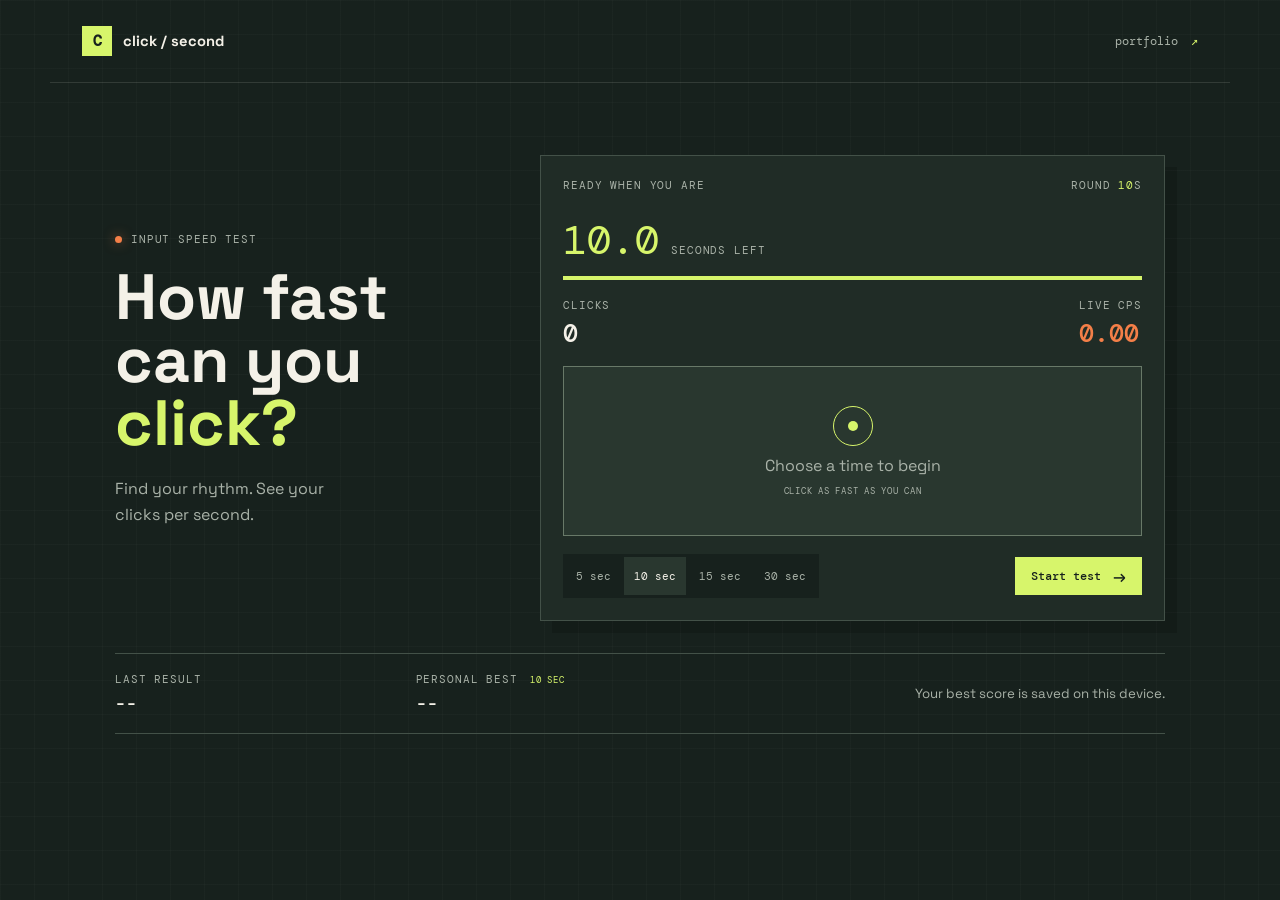
==== cps-test/index.html @ cb1123df "s................................" ====
<!doctype html>
<html lang="en">

<head>
  <meta charset="utf-8">
  <meta name="viewport" content="width=device-width, initial-scale=1">
  <meta name="theme-color" content="#17211d">
  <title>Click / Second</title>
  <link rel="preconnect" href="https://fonts.googleapis.com">
  <link rel="preconnect" href="https://fonts.gstatic.com" crossorigin>
  <link
    href="https://fonts.googleapis.com/css2?family=DM+Mono:wght@400;500&family=Space+Grotesk:wght@400;500;600;700&display=swap"
    rel="stylesheet">
  <link rel="stylesheet" href="styles.css">
</head>

<body>
  <header class="topbar">
    <a class="brand" href="../index.html"><span class="brand-mark">C</span> click / second</a>
    <a class="back-link" href="../index.html">portfolio <span aria-hidden="true">↗</span></a>
  </header>

  <main class="test-layout">
    <section class="test-intro" aria-labelledby="page-title">
      <p class="eyebrow"><span class="live-dot"></span> input speed test</p>
      <h1 id="page-title">How fast<br>can you <em>click?</em></h1>
      <p class="intro-copy">Find your rhythm. See your clicks per second.</p>
    </section>

    <section class="test-console" aria-label="Click speed test">
      <div class="console-topline">
        <span id="testStatus" class="test-status">READY WHEN YOU ARE</span>
        <span class="round-label">ROUND <span id="roundLength">10</span>S</span>
      </div>

      <div class="timer-row" aria-live="polite">
        <span id="timeLeft" class="timer">10.0</span>
        <span class="timer-unit">SECONDS LEFT</span>
      </div>
      <div class="time-track" aria-hidden="true"><span id="timeProgress"></span></div>

      <div class="click-row">
        <div class="click-stat"><span>CLICKS</span><strong id="clickCount">0</strong></div>
        <div class="click-stat click-stat--rate"><span>LIVE CPS</span><strong id="liveCps">0.00</strong></div>
      </div>

      <button id="clickTarget" class="click-target" type="button" disabled>
        <span class="target-ring" aria-hidden="true"><span></span></span>
        <span id="targetLabel">Choose a time to begin</span>
        <span class="target-hint">CLICK AS FAST AS YOU CAN</span>
      </button>

      <div class="console-bottom">
        <div class="duration-control" role="group" aria-label="Test duration">
          <button class="duration-button" type="button" data-seconds="5" aria-pressed="false">5 sec</button>
          <button class="duration-button is-selected" type="button" data-seconds="10" aria-pressed="true">10
            sec</button>
          <button class="duration-button" type="button" data-seconds="15" aria-pressed="false">15 sec</button>
          <button class="duration-button" type="button" data-seconds="30" aria-pressed="false">30 sec</button>
        </div>
        <button id="startButton" class="start-button" type="button">Start test <span
            aria-hidden="true">→</span></button>
      </div>
    </section>

    <section class="result-strip" aria-label="Your records">
      <div class="result-item"><span>LAST RESULT</span><strong id="lastResult">--</strong></div>
      <div class="result-item"><span>PERSONAL BEST <small id="bestDuration">10 SEC</small></span><strong
          id="bestResult">--</strong></div>
      <p id="resultMessage" class="result-message" aria-live="polite">Your best score is saved on this device.</p>
    </section>
  </main>

  <script src="script.js"></script>
</body>

</html>
---- cps-test/styles.css ----
:root {
  color-scheme: dark;
  --page: #17211d;
  --panel: #202c26;
  --panel-light: #29372f;
  --line: #435148;
  --ink: #f4f1e8;
  --muted: #a9b2a8;
  --lime: #d7f56b;
  --orange: #f47f48;
  --mono: "DM Mono", monospace;
  --display: "Space Grotesk", sans-serif;
}

* {
  box-sizing: border-box;
}

body {
  min-width: 320px;
  min-height: 100vh;
  margin: 0;
  color: var(--ink);
  background-color: var(--page);
  background-image: linear-gradient(rgba(244, 241, 232, .025) 1px, transparent 1px),
    linear-gradient(90deg, rgba(244, 241, 232, .025) 1px, transparent 1px);
  background-size: 34px 34px;
  font-family: var(--display);
}

button,
a {
  -webkit-tap-highlight-color: transparent;
}

.topbar {
  display: flex;
  align-items: center;
  justify-content: space-between;
  max-width: 1180px;
  margin: 0 auto;
  padding: 26px 32px;
  border-bottom: 1px solid rgba(244, 241, 232, .12);
}

.brand,
.back-link {
  color: var(--ink);
  text-decoration: none;
}

.brand {
  display: inline-flex;
  align-items: center;
  gap: 11px;
  font-size: .92rem;
  font-weight: 700;
}

.brand-mark {
  display: grid;
  width: 30px;
  aspect-ratio: 1;
  place-items: center;
  background: var(--lime);
  color: var(--page);
  font-family: var(--mono);
}

.back-link {
  color: var(--muted);
  font-family: var(--mono);
  font-size: .78rem;
}

.back-link span {
  padding-left: 5px;
  color: var(--lime);
}

.test-layout {
  display: grid;
  grid-template-columns: minmax(220px, .72fr) minmax(420px, 1.28fr);
  gap: 32px 7%;
  width: min(1050px, calc(100% - 64px));
  margin: 0 auto;
  padding: clamp(44px, 8vh, 88px) 0 54px;
  animation: arrive .55s ease-out both;
}

@keyframes arrive {
  from {
    opacity: 0;
    transform: translateY(12px);
  }

  to {
    opacity: 1;
    transform: translateY(0);
  }
}

.test-intro {
  align-self: center;
  padding-bottom: 16px;
}

.eyebrow,
.console-topline,
.timer-unit,
.click-stat>span,
.target-hint,
.result-item>span {
  font-family: var(--mono);
  font-size: .68rem;
  letter-spacing: .08em;
}

.eyebrow {
  display: flex;
  align-items: center;
  gap: 9px;
  margin: 0 0 20px;
  color: var(--muted);
  text-transform: uppercase;
}

.live-dot {
  width: 7px;
  aspect-ratio: 1;
  border-radius: 50%;
  background: var(--orange);
  box-shadow: 0 0 12px rgba(244, 127, 72, .55);
}

h1 {
  margin: 0;
  font-size: clamp(2.8rem, 5vw, 4.6rem);
  line-height: .98;
}

h1 em {
  color: var(--lime);
  font-style: normal;
}

.intro-copy {
  max-width: 250px;
  margin: 22px 0 0;
  color: var(--muted);
  line-height: 1.6;
}

.test-console {
  min-width: 0;
  padding: 22px;
  border: 1px solid var(--line);
  background: var(--panel);
  box-shadow: 12px 12px 0 rgba(0, 0, 0, .16);
}

.console-topline,
.click-row,
.console-bottom {
  display: flex;
  align-items: center;
  justify-content: space-between;
  gap: 12px;
}

.test-status,
.round-label {
  color: var(--muted);
}

.round-label span {
  color: var(--lime);
}

.timer-row {
  display: flex;
  align-items: baseline;
  gap: 12px;
  margin: 22px 0 10px;
}

.timer {
  min-width: 2.3ch;
  color: var(--lime);
  font-family: var(--mono);
  font-size: 2.5rem;
  font-variant-numeric: tabular-nums;
}

.timer-unit {
  color: var(--muted);
}

.time-track {
  height: 4px;
  overflow: hidden;
  background: #37443c;
}

.time-track span {
  display: block;
  width: 100%;
  height: 100%;
  background: var(--lime);
  transform: scaleX(1);
  transform-origin: left;
}

.click-row {
  padding: 18px 0 16px;
}

.click-stat {
  display: grid;
  gap: 5px;
}

.click-stat>span,
.result-item>span {
  color: var(--muted);
}

.click-stat strong {
  font-family: var(--mono);
  font-size: 1.55rem;
  font-weight: 500;
  font-variant-numeric: tabular-nums;
}

.click-stat--rate strong {
  color: var(--orange);
}

.click-target {
  display: flex;
  width: 100%;
  min-height: 170px;
  flex-direction: column;
  align-items: center;
  justify-content: center;
  gap: 9px;
  border: 1px solid #687968;
  background: var(--panel-light);
  color: var(--ink);
  font: inherit;
  cursor: pointer;
  transition: background-color .12s ease, border-color .12s ease, transform .12s ease;
  touch-action: manipulation;
  user-select: none;
}

.click-target:not(:disabled):hover {
  border-color: var(--lime);
  background: #303f34;
}

.click-target:not(:disabled):active {
  transform: scale(.985);
}

.click-target:disabled {
  color: var(--muted);
  cursor: default;
}

.click-target:focus-visible,
.duration-button:focus-visible,
.start-button:focus-visible {
  outline: 2px solid var(--orange);
  outline-offset: 3px;
}

.target-ring {
  display: grid;
  width: 40px;
  aspect-ratio: 1;
  place-items: center;
  border: 1px solid var(--lime);
  border-radius: 50%;
}

.target-ring span {
  width: 10px;
  aspect-ratio: 1;
  border-radius: 50%;
  background: var(--lime);
}

.click-target:not(:disabled) .target-ring {
  animation: pulse 1s ease-in-out infinite alternate;
}

@keyframes pulse {
  to {
    transform: scale(1.12);
  }
}

.target-hint {
  color: var(--muted);
  font-size: .58rem;
}

.console-bottom {
  flex-wrap: wrap;
  padding-top: 18px;
}

.duration-control {
  display: flex;
  gap: 3px;
  padding: 3px;
  background: #17211d;
}

.duration-button,
.start-button {
  min-height: 38px;
  border: 0;
  font-family: var(--mono);
  cursor: pointer;
}

.duration-button {
  padding: 0 10px;
  background: transparent;
  color: var(--muted);
  font-size: .69rem;
}

.duration-button.is-selected {
  background: var(--panel-light);
  color: var(--ink);
}

.start-button {
  display: inline-flex;
  align-items: center;
  justify-content: center;
  gap: 12px;
  padding: 0 16px;
  background: var(--lime);
  color: var(--page);
  font-size: .74rem;
  font-weight: 500;
}

.start-button span {
  font-family: var(--display);
  font-size: 1rem;
}

.result-strip {
  grid-column: 1 / -1;
  display: grid;
  grid-template-columns: 1fr 1fr 1.6fr;
  align-items: center;
  gap: 20px;
  padding: 18px 0;
  border-top: 1px solid var(--line);
  border-bottom: 1px solid var(--line);
}

.result-item {
  display: grid;
  gap: 7px;
}

.result-item>span small {
  margin-left: 4px;
  color: var(--lime);
  font-size: .58rem;
}

.result-item strong {
  font-family: var(--mono);
  font-size: 1.1rem;
  font-weight: 500;
  font-variant-numeric: tabular-nums;
}

.result-message {
  justify-self: end;
  margin: 0;
  color: var(--muted);
  font-size: .83rem;
  text-align: right;
}

@media (max-width: 760px) {
  .topbar {
    padding: 18px 20px;
  }

  .test-layout {
    grid-template-columns: 1fr;
    gap: 30px;
    width: min(520px, calc(100% - 40px));
    padding-top: 42px;
  }

  .test-intro {
    padding: 0;
  }

  h1 {
    font-size: clamp(2.8rem, 12vw, 4rem);
  }

  .intro-copy {
    margin-top: 14px;
  }

  .result-strip {
    grid-template-columns: 1fr 1fr;
  }

  .result-message {
    grid-column: 1 / -1;
    justify-self: start;
    text-align: left;
  }
}

@media (max-width: 420px) {
  .test-console {
    padding: 16px;
  }

  .console-bottom {
    align-items: stretch;
  }

  .duration-control {
    width: 100%;
    justify-content: space-between;
  }

  .duration-button {
    flex: 1;
    padding: 0 5px;
  }

  .start-button {
    width: 100%;
  }
}

@media (prefers-reduced-motion: reduce) {

  *,
  *::before,
  *::after {
    animation-duration: .01ms !important;
    animation-iteration-count: 1 !important;
    scroll-behavior: auto !important;
    transition-duration: .01ms !important;
  }
}
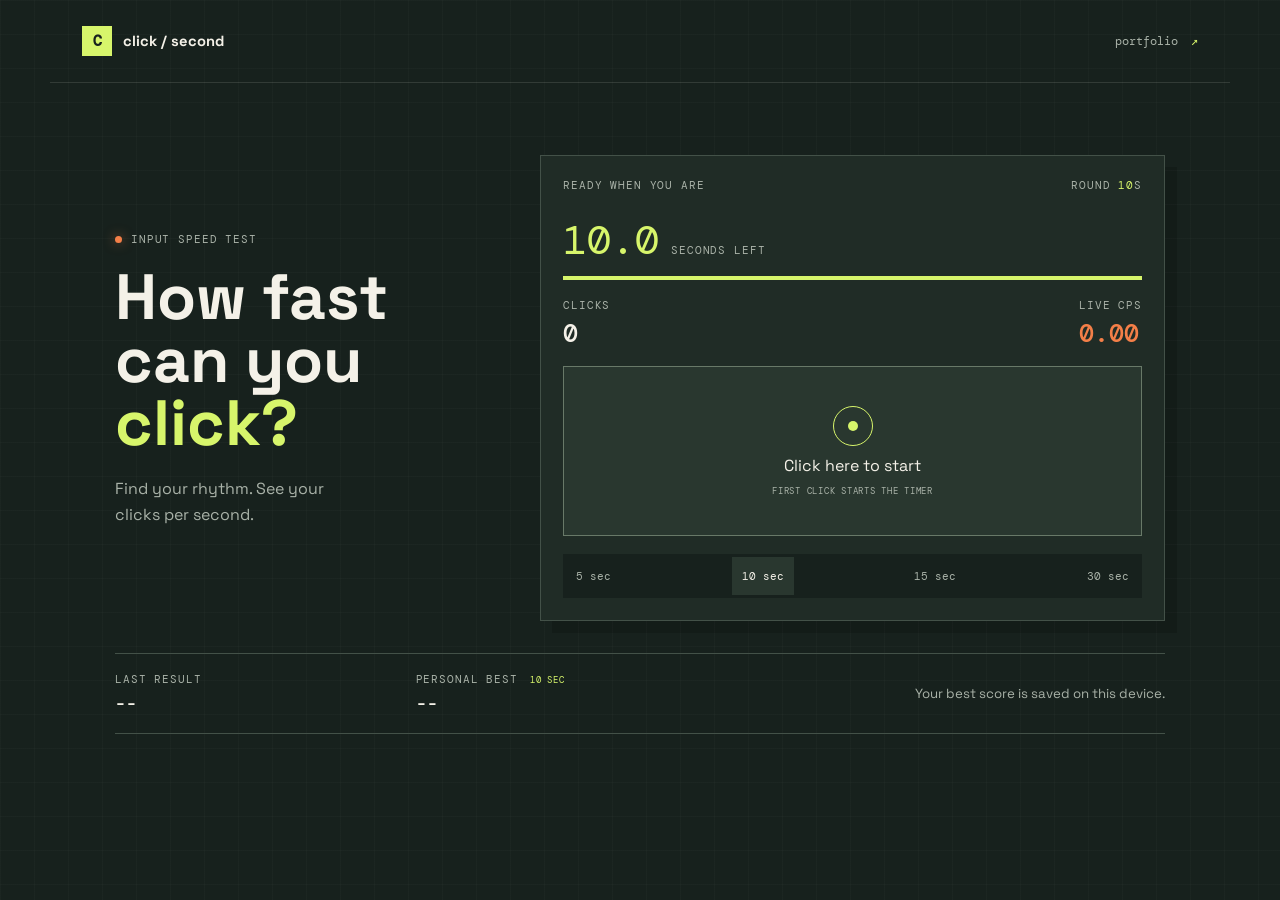
==== commit 7f0d615e: "dfsdsfdssaddfs" ====
--- a/cps-test/index.html
+++ b/cps-test/index.html
@@ -44,10 +44,10 @@
         <div class="click-stat click-stat--rate"><span>LIVE CPS</span><strong id="liveCps">0.00</strong></div>
       </div>
 
-      <button id="clickTarget" class="click-target" type="button" disabled>
+      <button id="clickTarget" class="click-target" type="button">
         <span class="target-ring" aria-hidden="true"><span></span></span>
-        <span id="targetLabel">Choose a time to begin</span>
-        <span class="target-hint">CLICK AS FAST AS YOU CAN</span>
+        <span id="targetLabel">Click here to start</span>
+        <span id="targetHint" class="target-hint">FIRST CLICK STARTS THE TIMER</span>
       </button>
 
       <div class="console-bottom">
@@ -58,8 +58,6 @@
           <button class="duration-button" type="button" data-seconds="15" aria-pressed="false">15 sec</button>
           <button class="duration-button" type="button" data-seconds="30" aria-pressed="false">30 sec</button>
         </div>
-        <button id="startButton" class="start-button" type="button">Start test <span
-            aria-hidden="true">→</span></button>
       </div>
     </section>
 
--- a/cps-test/styles.css
+++ b/cps-test/styles.css
@@ -263,14 +263,8 @@
   transform: scale(.985);
 }
 
-.click-target:disabled {
-  color: var(--muted);
-  cursor: default;
-}
-
 .click-target:focus-visible,
-.duration-button:focus-visible,
-.start-button:focus-visible {
+.duration-button:focus-visible {
   outline: 2px solid var(--orange);
   outline-offset: 3px;
 }
@@ -313,13 +307,14 @@
 
 .duration-control {
   display: flex;
+  width: 100%;
   gap: 3px;
   padding: 3px;
   background: #17211d;
-}
-
-.duration-button,
-.start-button {
+  justify-content: space-between;
+}
+
+.duration-button {
   min-height: 38px;
   border: 0;
   font-family: var(--mono);
@@ -336,23 +331,6 @@
 .duration-button.is-selected {
   background: var(--panel-light);
   color: var(--ink);
-}
-
-.start-button {
-  display: inline-flex;
-  align-items: center;
-  justify-content: center;
-  gap: 12px;
-  padding: 0 16px;
-  background: var(--lime);
-  color: var(--page);
-  font-size: .74rem;
-  font-weight: 500;
-}
-
-.start-button span {
-  font-family: var(--display);
-  font-size: 1rem;
 }
 
 .result-strip {
@@ -446,9 +424,6 @@
     padding: 0 5px;
   }
 
-  .start-button {
-    width: 100%;
-  }
 }
 
 @media (prefers-reduced-motion: reduce) {
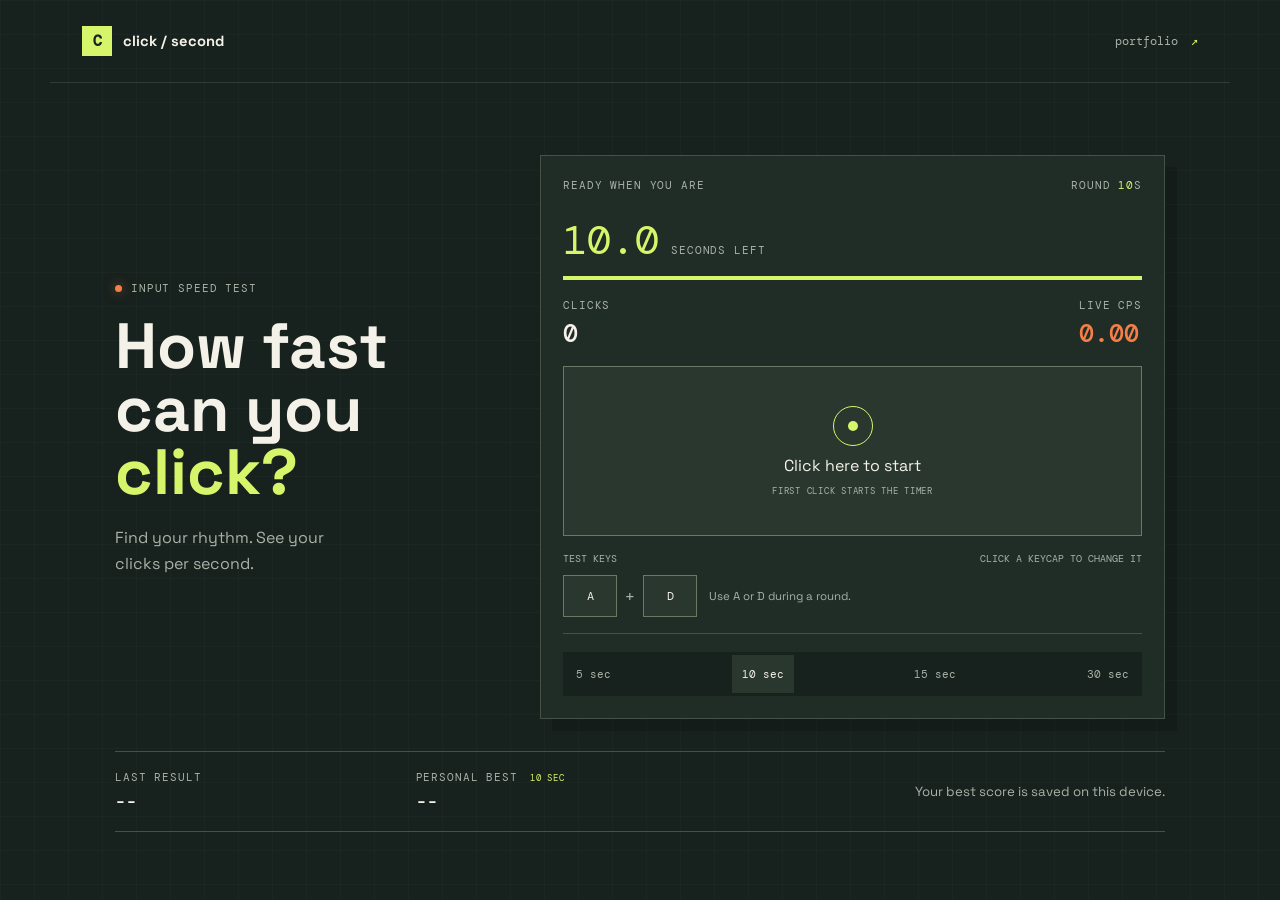
==== commit 8d2eb949: "hasdfklahslkfjwljdlasknlkvfnerianslknlksgfklsdjlka;vlkds;ajflksdjklcn,mxnvkjraroihoiewa;hfeh;oo;iheo" ====
--- a/cps-test/index.html
+++ b/cps-test/index.html
@@ -50,6 +50,16 @@
         <span id="targetHint" class="target-hint">FIRST CLICK STARTS THE TIMER</span>
       </button>
 
+      <div class="key-controls">
+        <div class="key-control-heading"><span>TEST KEYS</span><span>Click a keycap to change it</span></div>
+        <div class="key-binding-row" role="group" aria-label="Keyboard test keys">
+          <button class="key-bind" type="button" data-key-slot="0">A</button>
+          <span class="key-join" aria-hidden="true">+</span>
+          <button class="key-bind" type="button" data-key-slot="1">D</button>
+          <span id="keyStatus" class="key-status" aria-live="polite">Press either key during a round.</span>
+        </div>
+      </div>
+
       <div class="console-bottom">
         <div class="duration-control" role="group" aria-label="Test duration">
           <button class="duration-button" type="button" data-seconds="5" aria-pressed="false">5 sec</button>
--- a/cps-test/styles.css
+++ b/cps-test/styles.css
@@ -264,7 +264,8 @@
 }
 
 .click-target:focus-visible,
-.duration-button:focus-visible {
+.duration-button:focus-visible,
+.key-bind:focus-visible {
   outline: 2px solid var(--orange);
   outline-offset: 3px;
 }
@@ -300,6 +301,65 @@
   font-size: .58rem;
 }
 
+.key-controls {
+  display: grid;
+  gap: 10px;
+  padding: 16px 0;
+  border-bottom: 1px solid var(--line);
+}
+
+.key-control-heading {
+  display: flex;
+  justify-content: space-between;
+  gap: 10px;
+  color: var(--muted);
+  font-family: var(--mono);
+  font-size: .64rem;
+  text-transform: uppercase;
+}
+
+.key-binding-row {
+  display: flex;
+  align-items: center;
+  gap: 8px;
+}
+
+.key-bind {
+  display: grid;
+  width: 54px;
+  height: 42px;
+  flex: 0 0 auto;
+  place-items: center;
+  border: 1px solid #687968;
+  background: var(--panel-light);
+  color: var(--ink);
+  font-family: var(--mono);
+  font-size: .76rem;
+  cursor: pointer;
+}
+
+.key-bind.is-assigning {
+  border-color: var(--lime);
+  color: var(--lime);
+}
+
+.key-bind:disabled {
+  cursor: default;
+  opacity: .55;
+}
+
+.key-join {
+  color: var(--muted);
+  font-family: var(--mono);
+}
+
+.key-status {
+  margin-left: 4px;
+  color: var(--muted);
+  font-size: .72rem;
+  line-height: 1.4;
+}
+
 .console-bottom {
   flex-wrap: wrap;
   padding-top: 18px;
@@ -423,7 +483,6 @@
     flex: 1;
     padding: 0 5px;
   }
-
 }
 
 @media (prefers-reduced-motion: reduce) {
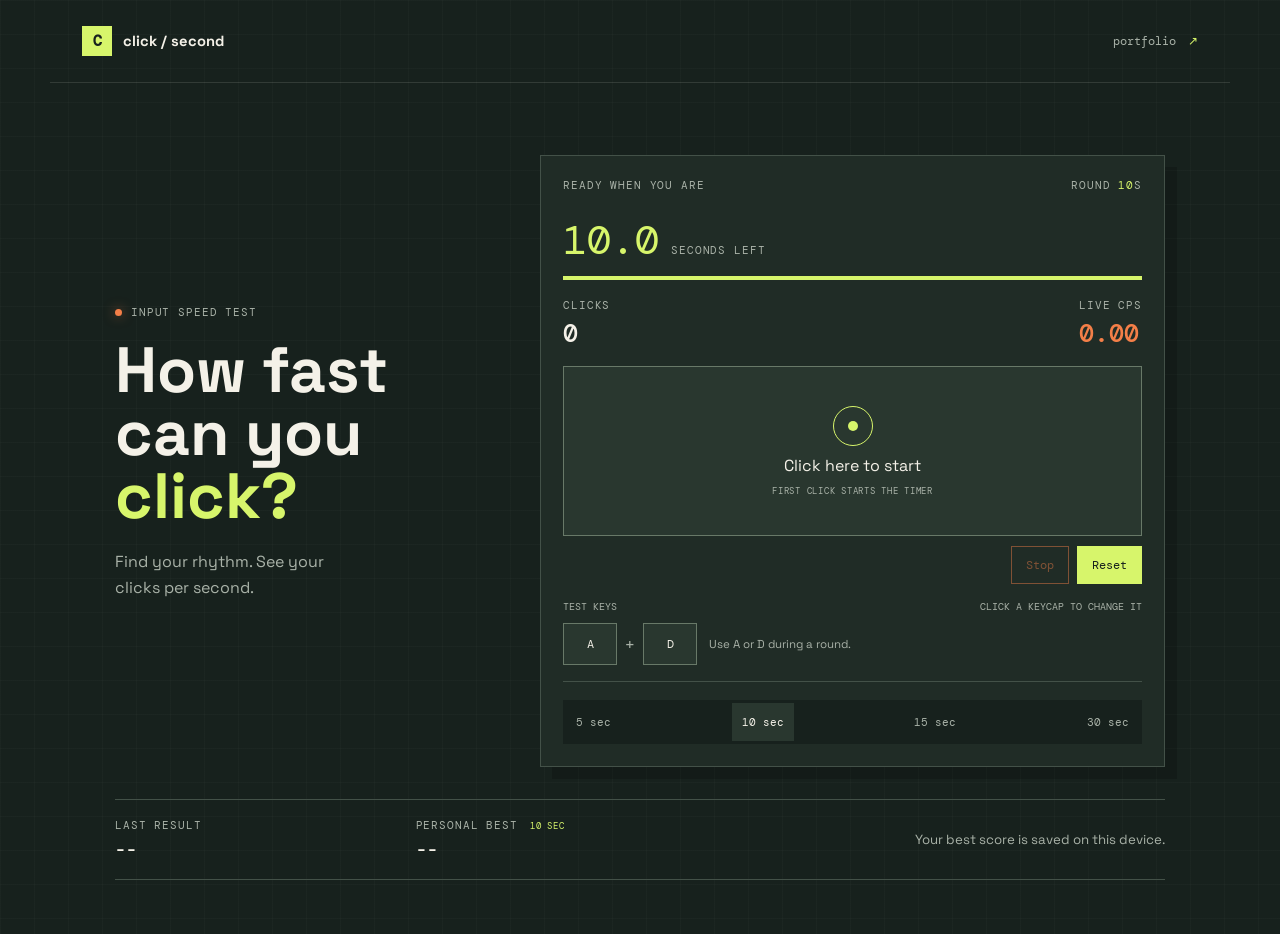
==== commit 30b4a20c: "code or smth" ====
--- a/cps-test/index.html
+++ b/cps-test/index.html
@@ -50,6 +50,11 @@
         <span id="targetHint" class="target-hint">FIRST CLICK STARTS THE TIMER</span>
       </button>
 
+      <div class="test-actions">
+        <button id="stopButton" class="test-action test-action--stop" type="button" disabled>Stop</button>
+        <button id="resetButton" class="test-action test-action--reset" type="button">Reset</button>
+      </div>
+
       <div class="key-controls">
         <div class="key-control-heading"><span>TEST KEYS</span><span>Click a keycap to change it</span></div>
         <div class="key-binding-row" role="group" aria-label="Keyboard test keys">
--- a/cps-test/styles.css
+++ b/cps-test/styles.css
@@ -264,6 +264,7 @@
 }
 
 .click-target:focus-visible,
+.test-action:focus-visible,
 .duration-button:focus-visible,
 .key-bind:focus-visible {
   outline: 2px solid var(--orange);
@@ -299,6 +300,40 @@
 .target-hint {
   color: var(--muted);
   font-size: .58rem;
+}
+
+.test-actions {
+  display: flex;
+  justify-content: flex-end;
+  gap: 8px;
+  padding-top: 10px;
+}
+
+.test-action {
+  min-height: 38px;
+  padding: 0 14px;
+  border: 1px solid var(--line);
+  background: transparent;
+  color: var(--ink);
+  font-family: var(--mono);
+  font-size: .72rem;
+  cursor: pointer;
+}
+
+.test-action--stop {
+  border-color: var(--orange);
+  color: var(--orange);
+}
+
+.test-action--reset {
+  border-color: var(--lime);
+  background: var(--lime);
+  color: var(--page);
+}
+
+.test-action:disabled {
+  cursor: default;
+  opacity: .45;
 }
 
 .key-controls {
